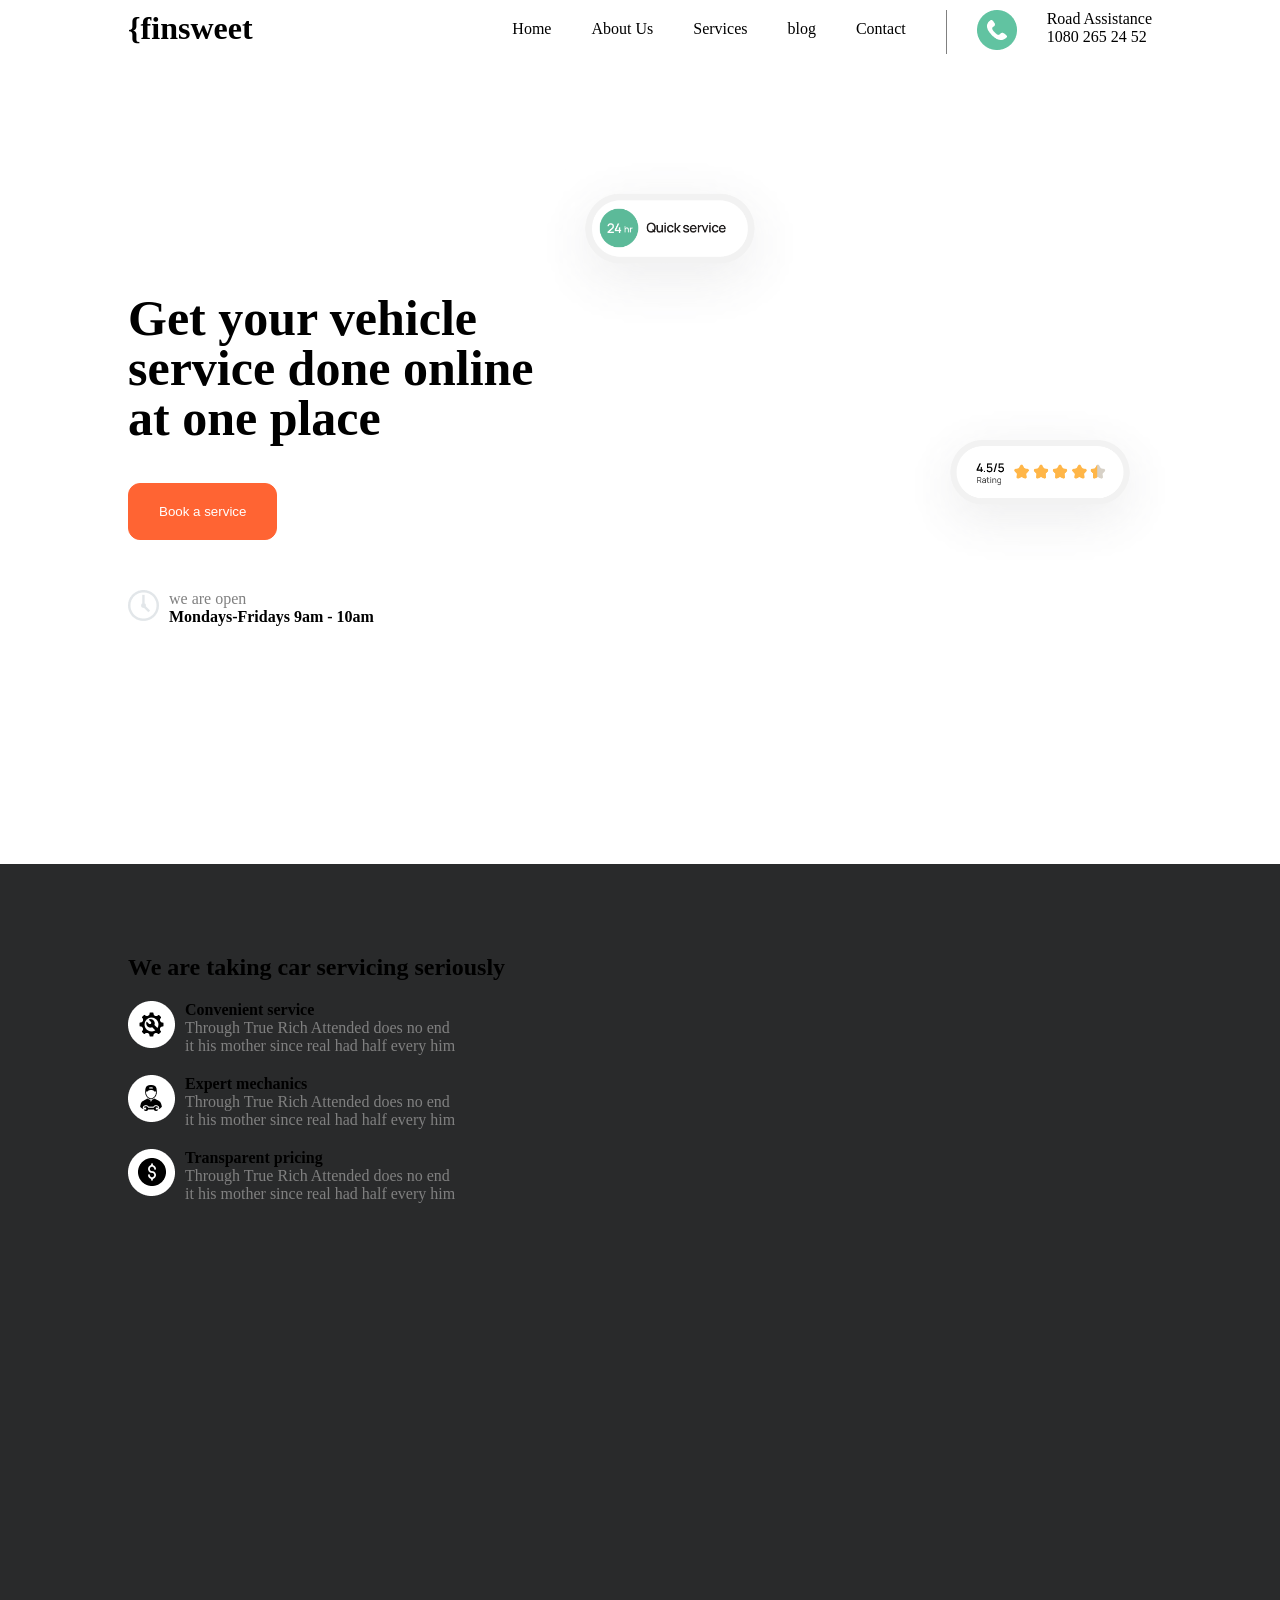
==== finsweet home page.html @ 2362de2d "first commit" ====
<!DOCTYPE html>
<html lang="en">
<head>
    <meta charset="UTF-8">
    <meta name="viewport" content="width=device-width, initial-scale=1.0">
    <title>Finsweet Home Page</title>
    <link href="./css/stylex.css" rel="stylesheet"/>
</head>
<body>
    <header>
      <h1>{finsweet</h1>
        <nav>
            <ul class="nav">
                <li id="nav">Home</li>
                <li id="nav">About Us</li>
                <li id="nav">Services</li>
                <li id="nav">blog</li>
                <li id="nav">Contact</li>
            </ul>
            <div class="icontext">
                <div>
                    <img src="./photos/Assistance Icon.png " alt="Assistance Icon">
                </div>
                <div>
                    <p>Road Assistance</p>
                    <p>1080 265 24 52</p>
                </div>
            </div>
        </nav>
    </header>
    <main>
        <div class="topleft">
            <div class="left-item">
                <div>
                    <h1 class="h1-text">Get your vehicle<br> service done online<br> at one place</h1>
                    <button type="submit">Book a service</button>
                    <div class="period-icon">
                        <div>
                            <img src="./photos/Icon (3).png" alt="Icon">
                        </div>
                        <div>
                            <p> we are open</p>
                            <h4>Mondays-Fridays 9am - 10am</h4>
                        </div>
                    </div>
                </div>
            </div>
            <div class="right-item">
                <img src="./photos/Service.png" alt="service" width="300px" class="first-img">
                <img src="./photos/Rating.png" alt="Rating" width="300px" class="second-img">
            </div>
        </div>
    </main>

    <section>
            
        <div class="midleft">
          <div class="midleft-item">
            <h1>We are taking car servicing seriously</h1>
            <ul>
                <li id="midlist">
             <div class="period-icon">
                <div>
                    <img src="./photos/Icon.png " alt="Icon">
                </div>
                <div>
                    <h4>Convenient service</h4>
                    <p>Through True Rich Attended does no end </p>
                         <p>it his mother since real had half every him</p>
                </div>
                  </li>
                  <li id="midlist">
                <div class="period-icon">
                    <div>
                        <img src="./photos/Icon (1).png" alt="Icon">
                    </div>
                    <div>
                        <h4>Expert mechanics</h4>
                        <p>Through True Rich Attended does no end </p>
                             <p>it his mother since real had half every him</p>
                    </div>
                      </li>
                      <li id="midlist">
                    <div class="period-icon">
                        <div>
                            <img src="./photos/Icon (2).png " alt="Icon">
                        </div>
                        <div>
                            <h4>Transparent pricing</h4>
                            <p>Through True Rich Attended does no end </p>
                                 <p>it his mother since real had half every him</p>
                        </div>
                        </li>
            </ul>
             
               
            </div>
        </div>
    
    
        <div class="midright">
            
           
        </div>
    </section>
</body>
</html>
---- css/stylex.css ----
*{
    margin: 0px;
    padding: 0px ;
    box-sizing: border-box;
}

body{
    font-family: courier new-times-roman san-sariff;
}

header{
   display: flex;
   justify-content: space-between;
   width: 80%;
   margin: auto;
   margin-top: 10px;
}

nav{
    display: flex;
}
#nav{
    margin-right: 10px;
}
ul.nav{
    display: flex;
    list-style-type: none;
    border-right: 1px solid gray;
    padding-right: 30px;
    column-gap: 30px;
    padding-top: 10px;
}

.icontext{
    display: flex;
    column-gap: 30px;
    padding-left: 30px;
}

main{
    height: 90vh;
    width: 80%;
    display: flex;
    justify-content: center;
    align-items: center;
    margin: auto;
}

.topleft{
    height: 70vh;
    width: 100%;
    display: flex;
}

.left-item{
    width: 50%;
    height: 70vh;
    display: flex;
    justify-content: left;
    align-items: center;
}

.h1-text{
    font-size: 50px;
    line-height: 50px;
    color: black;
}

button{
    border: 1px solid #FF6433;
    background-color: #FF6433;
    border-radius: 12px;
    color: #ffffff;
    padding: 20px 30px;
    margin-top: 40px;
    margin-bottom: 50px;
}

.period-icon{
    display: flex;
    column-gap: 10px;
}

.period-icon p{
    color: gray;
}

.period-icon h4 {
    color: black;
}

.right-item{
    background-image: url('https://i.ibb.co/BcYx9bn/Image.png');
    background-position: center;
    background-size: cover;
    width: 50%;
    height: 70vh;
    position: relative;
}

.first-img{
    position: absolute;
    left: -120px;
}

.second-img{
    position: absolute;
    top: 250px;
    left: 250px;
}

section{
    height: 90vh;
    width: 100%;
    display: flex;
    justify-content: center;
    align-items: center;
    margin: auto;
    background: #292a2b;
    padding-left:10% ;
    padding-right: 10%;
}
 ul{
    list-style-type: none;
 }
 #midlist{
    margin-top: 20px;
 }

.midleft{
    height: 70vh;
    width: 100%;
    display: flex;
    
  
}

.midright{
    height: 70vh;
    width: 100%;
    display: flex;
    
}
input{
    font-size: 100%;
    color: #0f0f0f;
    background-color: white;
    padding: 5px;
    width: 95%;
    height: 2vh;
    border-radius: 3px;
}
.last{
    padding: 5vh 5% 5vh 5%;
    height: 30vh;
    width: 100%;
    display:flex;
    direction:column;
}

.buttleft{
    height: 100%;
    width: 50%;  
}
.buttright{
    height: 100%;
    width: 50%;  
}
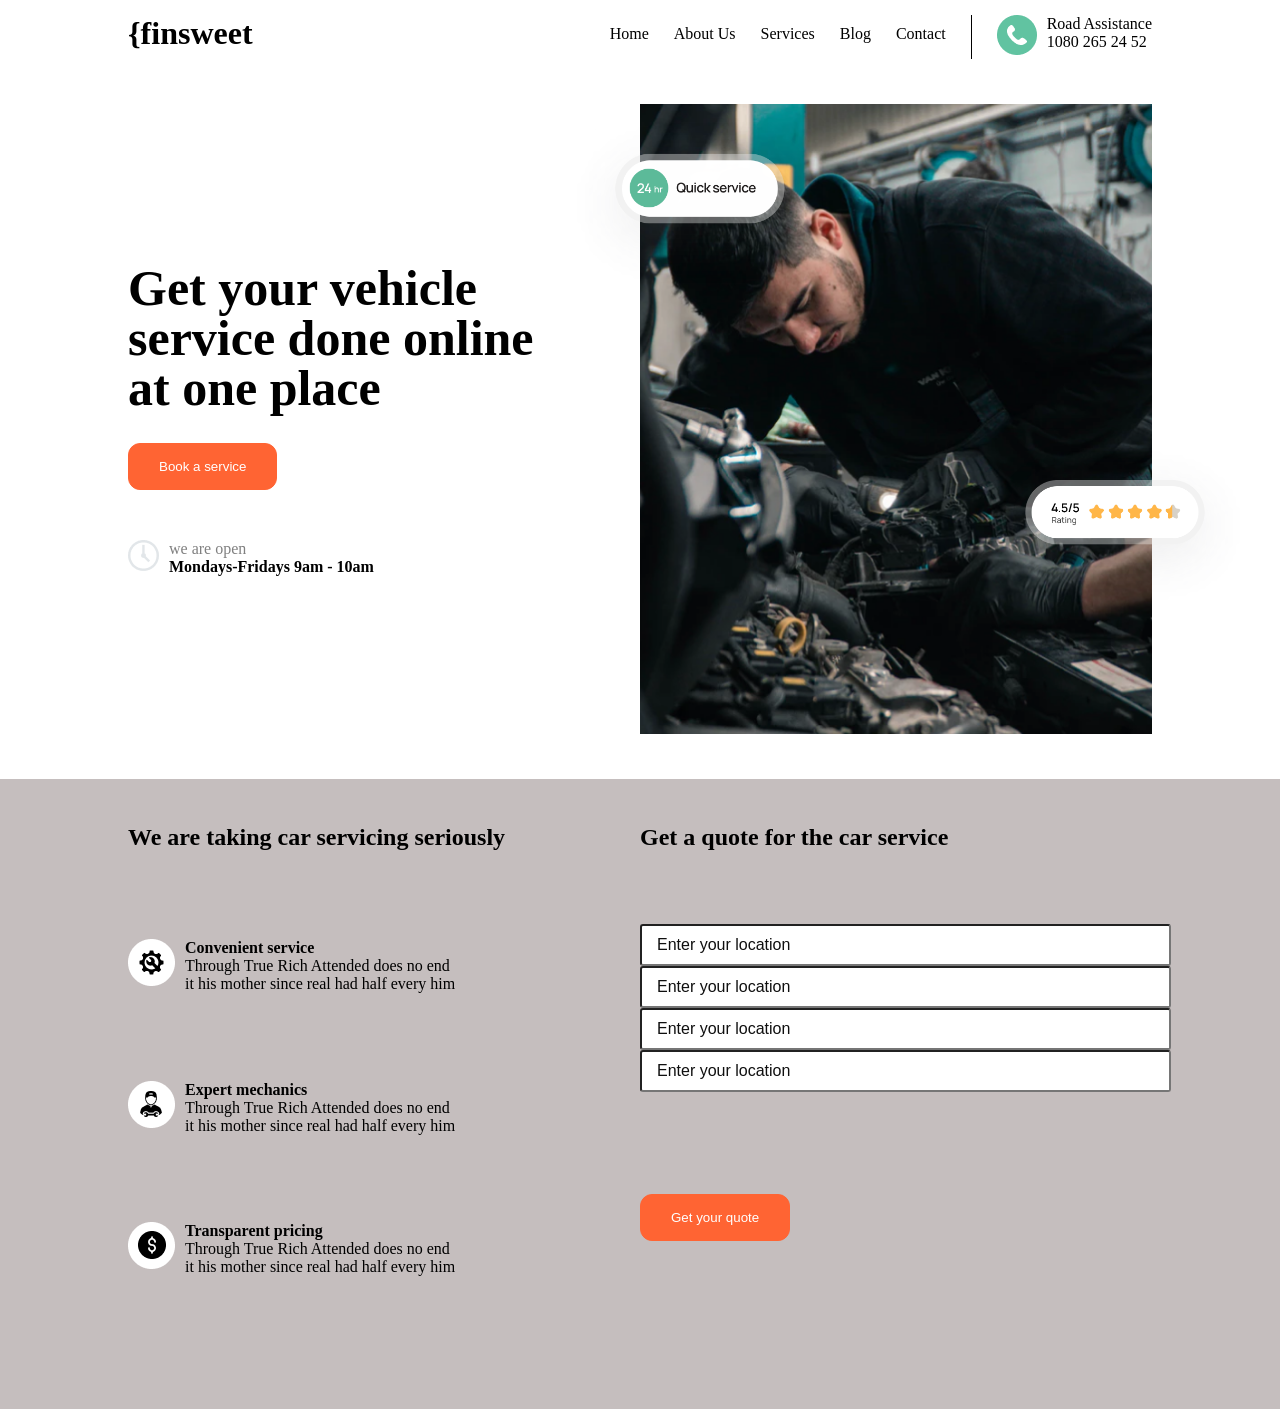
==== commit c77c65d3: "main" ====
--- a/finsweet home page.html
+++ b/finsweet home page.html
@@ -14,10 +14,10 @@
                 <li id="nav">Home</li>
                 <li id="nav">About Us</li>
                 <li id="nav">Services</li>
-                <li id="nav">blog</li>
+                <li id="nav">Blog</li>
                 <li id="nav">Contact</li>
             </ul>
-            <div class="icontext">
+            <div class="Assistance">
                 <div>
                     <img src="./photos/Assistance Icon.png " alt="Assistance Icon">
                 </div>
@@ -29,7 +29,7 @@
         </nav>
     </header>
     <main>
-        <div class="topleft">
+        <div class="top">
             <div class="left-item">
                 <div>
                     <h1 class="h1-text">Get your vehicle<br> service done online<br> at one place</h1>
@@ -39,7 +39,7 @@
                             <img src="./photos/Icon (3).png" alt="Icon">
                         </div>
                         <div>
-                            <p> we are open</p>
+                            <p class="greyit" > we are open</p>
                             <h4>Mondays-Fridays 9am - 10am</h4>
                         </div>
                     </div>
@@ -53,23 +53,21 @@
     </main>
 
     <section>
-            
-        <div class="midleft">
+       <div class="middle">
+        <div class="mid">
           <div class="midleft-item">
             <h1>We are taking car servicing seriously</h1>
-            <ul>
-                <li id="midlist">
+           
              <div class="period-icon">
-                <div>
-                    <img src="./photos/Icon.png " alt="Icon">
+                  <div>
+                      <img src="./photos/Icon.png " alt="Icon">
+                 </div>
+                  <div>
+                    <h4>Convenient service</h4>
+                      <p>Through True Rich Attended does no end </p>
+                           <p>it his mother since real had half every him</p>
+                  </div>
                 </div>
-                <div>
-                    <h4>Convenient service</h4>
-                    <p>Through True Rich Attended does no end </p>
-                         <p>it his mother since real had half every him</p>
-                </div>
-                  </li>
-                  <li id="midlist">
                 <div class="period-icon">
                     <div>
                         <img src="./photos/Icon (1).png" alt="Icon">
@@ -79,28 +77,31 @@
                         <p>Through True Rich Attended does no end </p>
                              <p>it his mother since real had half every him</p>
                     </div>
-                      </li>
-                      <li id="midlist">
-                    <div class="period-icon">
-                        <div>
+                </div>
+                <div class="period-icon">
+                    <div>
                             <img src="./photos/Icon (2).png " alt="Icon">
-                        </div>
-                        <div>
+                    </div>
+                    <div>
                             <h4>Transparent pricing</h4>
                             <p>Through True Rich Attended does no end </p>
-                                 <p>it his mother since real had half every him</p>
-                        </div>
-                        </li>
-            </ul>
-             
-               
+                            <p>it his mother since real had half every him</p>
+                    </div> 
+                </div>
+         </div>
+          <div class="midright">
+            <h1>Get a quote for the car service</h1>
+            <div>
+             <form action="godwinumoren@gmail.coo">
+                <input type="text" value="Enter your location">
+                <input type="text" value="Enter your location">
+                <input type="text" value="Enter your location">
+                <input type="text" value="Enter your location">
+             </form>
             </div>
+             <div><button type="submit">Get your quote</button></div>  
+          </div>
         </div>
-    
-    
-        <div class="midright">
-            
-           
         </div>
     </section>
 </body>
--- a/css/stylex.css
+++ b/css/stylex.css
@@ -1,11 +1,10 @@
 *{
     margin: 0px;
     padding: 0px ;
-    box-sizing: border-box;
 }
 
 body{
-    font-family: courier new-times-roman san-sariff;
+    font-family: Cambria, Cochin, Georgia, Times, 'Times New Roman', serif;
 }
 
 header{
@@ -13,32 +12,30 @@
    justify-content: space-between;
    width: 80%;
    margin: auto;
-   margin-top: 10px;
+   margin-top: 15px;
 }
 
 nav{
     display: flex;
-}
-#nav{
-    margin-right: 10px;
+   
 }
 ul.nav{
     display: flex;
     list-style-type: none;
-    border-right: 1px solid gray;
-    padding-right: 30px;
-    column-gap: 30px;
+    border-right: 1px solid black;
+    padding-right: 25px;
+    column-gap: 25px;
     padding-top: 10px;
 }
 
-.icontext{
+.Assistance{
     display: flex;
-    column-gap: 30px;
-    padding-left: 30px;
+    column-gap: 10px;
+    padding-left: 25px;
 }
 
 main{
-    height: 90vh;
+    height: 80vh;
     width: 80%;
     display: flex;
     justify-content: center;
@@ -46,7 +43,7 @@
     margin: auto;
 }
 
-.topleft{
+.top{
     height: 70vh;
     width: 100%;
     display: flex;
@@ -71,8 +68,8 @@
     background-color: #FF6433;
     border-radius: 12px;
     color: #ffffff;
-    padding: 20px 30px;
-    margin-top: 40px;
+    padding: 15px 30px;
+    margin-top: 30px;
     margin-bottom: 50px;
 }
 
@@ -81,7 +78,7 @@
     column-gap: 10px;
 }
 
-.period-icon p{
+.greyit{
     color: gray;
 }
 
@@ -90,7 +87,7 @@
 }
 
 .right-item{
-    background-image: url('https://i.ibb.co/BcYx9bn/Image.png');
+    background-image: url('./Image.png');
     background-position: center;
     background-size: cover;
     width: 50%;
@@ -100,69 +97,50 @@
 
 .first-img{
     position: absolute;
-    left: -120px;
+    left: -90px;
 }
 
 .second-img{
     position: absolute;
-    top: 250px;
-    left: 250px;
+    top: 330px;
+    left: 325px;
 }
 
 section{
-    height: 90vh;
-    width: 100%;
     display: flex;
     justify-content: center;
     align-items: center;
+    background-color: rgb(197, 190, 190);
+}
+.middle{
+    height: 70vh;
+    width: 80%;
+    display: flex;
+    justify-content: center;
+    align-items: center;
+    margin: auto; 
+}
+.mid{
+    height: 60vh;
+    width: 100%; 
     margin: auto;
-    background: #292a2b;
-    padding-left:10% ;
-    padding-right: 10%;
+    display: flex;
 }
- ul{
-    list-style-type: none;
- }
- #midlist{
-    margin-top: 20px;
- }
-
-.midleft{
-    height: 70vh;
-    width: 100%;
-    display: flex;
-    
-  
+.midleft-item{
+    display: grid;
+    width: 50%;
 }
 
 .midright{
-    height: 70vh;
-    width: 100%;
-    display: flex;
+    width: 50%;
+    display: grid;
     
 }
 input{
     font-size: 100%;
     color: #0f0f0f;
     background-color: white;
-    padding: 5px;
-    width: 95%;
-    height: 2vh;
+    padding: 10px 15px;
+    width: 97%;
     border-radius: 3px;
-}
-.last{
-    padding: 5vh 5% 5vh 5%;
-    height: 30vh;
-    width: 100%;
-    display:flex;
-    direction:column;
-}
-
-.buttleft{
-    height: 100%;
-    width: 50%;  
-}
-.buttright{
-    height: 100%;
-    width: 50%;  
-} 
+}
